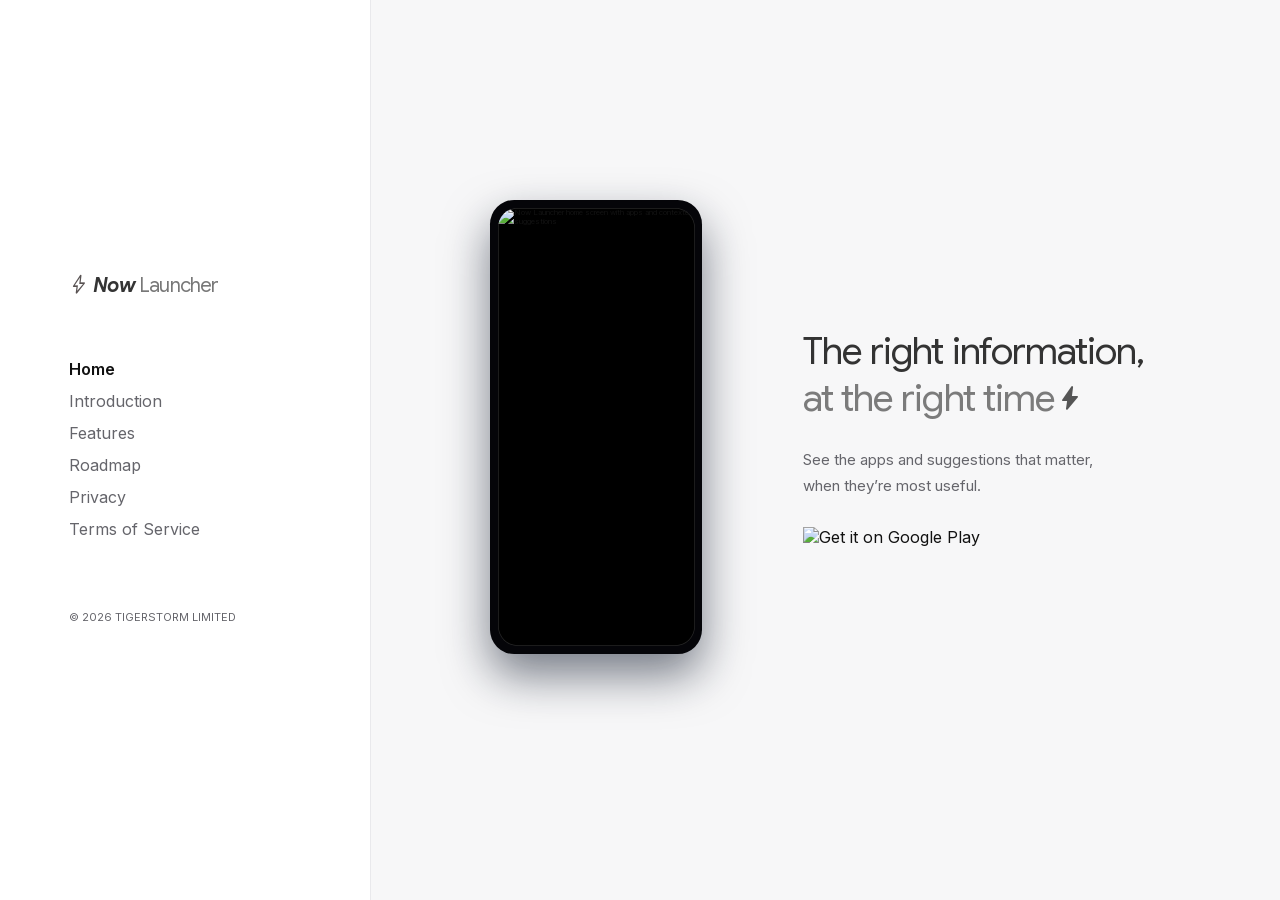
==== index.html @ a3cea62b "version: 1.3.0+255" ====
<!DOCTYPE html>
<html lang="en">

<head>
    <meta charset="UTF-8" />
    <meta name="viewport" content="width=device-width, initial-scale=1.0" />
    <title>Now Launcher</title>
    <link rel="icon" type="image/x-icon" href="/assets/favicon.ico">

    <link rel="stylesheet" href="/assets/fonts/fonts.css" />

    <style>
        :root {
            --bg: #f7f7f8;
            --text-main: #111111;
            --text-muted: #65656b;
            --border-subtle: #e9e9ec;
        }

        * {
            box-sizing: border-box;
            margin: 0;
            padding: 0;
        }

        body {
            font-family: "Inter", system-ui, -apple-system, BlinkMacSystemFont, "Segoe UI", sans-serif;
            background: var(--bg);
            color: var(--text-main);
        }

        a {
            color: inherit;
            text-decoration: none;
        }

        a:focus-visible,
        button:focus-visible {
            outline: 2px solid var(--text-main);
            outline-offset: 5px;
            border-radius: 2px;
        }

        .skip-link {
            position: fixed;
            top: 12px;
            left: 12px;
            padding: 12px 16px;
            background: #fff;
            transform: translateY(-160%);
            z-index: 10;
        }

        .skip-link:focus {
            transform: none;
        }

        .page {
            min-height: 100vh;
            min-height: 100svh;
            display: grid;
            grid-template-columns: 29% minmax(0, 1fr);
        }

        .site-sidebar {
            min-height: 100vh;
            min-height: 100svh;
            padding: 48px clamp(28px, 5.4vw, 104px);
            border-right: 1px solid var(--border-subtle);
            background: #fff;
            display: flex;
            flex-direction: column;
            justify-content: center;
        }

        .brand {
            display: inline-flex;
            align-items: center;
            gap: 4px;
            font-family: "Google Sans", system-ui, sans-serif;
            font-size: clamp(20px, 1.45vw, 26px);
            font-weight: 400;
            letter-spacing: -0.04em;
            white-space: nowrap;
        }

        .brand-now {
            color: #343434;
            font-weight: 700;
            font-style: italic;
        }

        .brand-launcher {
            color: #787878;
            font-weight: 400;
            font-style: normal;
        }

        .logo-icon {
            color: #585252;
            font-family: "Material Symbols Rounded";
            font-variation-settings: 'FILL' 0, 'wght' 400, 'GRAD' 0, 'opsz' 48;
            font-size: 1em;
            font-weight: 400;
            line-height: 1;
            letter-spacing: normal;
            display: inline-flex;
            align-items: center;
            justify-content: center;
            width: 1em;
            height: 1em;
            flex-shrink: 0;
        }

        .nav {
            margin-top: clamp(40px, 6vh, 68px);
        }

        .nav-links {
            display: flex;
            flex-direction: column;
            align-items: flex-start;
        }

        .nav-links a,
        .nav-placeholder {
            padding: 4px 0;
            font-size: 16px;
            line-height: 1.5;
            color: var(--text-muted);
        }

        .nav-links a:hover {
            color: var(--text-main);
            text-decoration: underline;
            text-underline-offset: 5px;
        }

        .nav-links a[aria-current="page"] {
            color: var(--text-main);
            font-weight: 600;
        }

        .nav-toggle {
            display: none;
        }

        .site-copyright {
            margin-top: clamp(44px, 7vh, 80px);
            color: var(--text-muted);
            font-size: 11px;
            line-height: 1.7;
        }


        .site-sidebar {
            position: sticky;
            top: 0;
            height: 100vh;
            height: 100svh;
            align-self: start;
            overflow-y: auto;
        }

        .nav-placeholder {
            cursor: default;
        }

        .nav-icon {
            font-family: "Material Symbols Rounded";
            font-variation-settings: 'FILL' 0, 'wght' 400, 'GRAD' 0, 'opsz' 24;
            font-size: 24px;
            font-weight: 400;
            line-height: 1;
            letter-spacing: normal;
            display: block;
            width: 24px;
            height: 24px;
        }

        main {
            min-width: 0;
            display: flex;
            align-items: center;
        }

        .hero {
            width: 100%;
            max-width: 1440px;
            margin-inline: auto;
            display: grid;
            grid-template-columns: minmax(0, 0.9fr) minmax(0, 1.1fr);
            align-items: center;
            gap: clamp(24px, 2.5vw, 56px);
            padding: 48px clamp(32px, 4vw, 80px);
        }

        .hero-text {
            grid-column: 2;
            grid-row: 1;
            min-width: 0;
            container-type: inline-size;
        }

        .hero-title {
            font-family: "Google Sans", system-ui, sans-serif;
            font-size: clamp(22px, 8.9cqi, 60px);
            font-weight: normal;
            font-synthesis: none;
            line-height: 1.25;
            letter-spacing: -0.025em;
            color: #333333;
            text-align: left;
            margin-bottom: 24px;
        }

        .hero-title-row {
            display: block;
            white-space: nowrap;
        }

        .hero-title-secondary {
            color: #7b7b7b;
        }

        .title-icon {
            font-family: "Material Symbols Rounded";
            font-variation-settings: 'FILL' 1, 'wght' 300, 'GRAD' 0, 'opsz' 48;
            font-weight: 300;
            display: inline-block;
            font-size: 0.8em;
            line-height: 1;
            letter-spacing: normal;
            vertical-align: -0.05em;
            color: #555555;
        }

        .hero-body {
            max-width: 36ch;
            font-size: clamp(15px, 1.05vw, 18px);
            line-height: 1.75;
            color: var(--text-muted);
            margin-bottom: 28px;
        }

        .play-badge-link {
            display: inline-block;
            vertical-align: top;
        }

        .play-badge {
            display: block;
            height: 44px;
            width: auto;
            max-width: 100%;
        }

        /* Size the screen to the screenshots; the bezel adds to the outer dimensions. */
        .hero-cards {
            grid-column: 1;
            grid-row: 1;
            width: 100%;
            max-width: min(400px, 40vh);
            justify-self: center;
            container-type: inline-size;
        }

        .phone-composition {
            font-size: calc(100cqi / 46);
            position: relative;
            height: 74em;
        }

        .device-mockup {
            position: absolute;
            top: 4em;
            left: 9em;
            width: 28em;
        }

        .device-shell {
            border-radius: 3.2em;
            padding: 1em;
            background: #050509;
            box-shadow: 0 2.8em 6em rgba(15, 23, 42, 0.55);
            display: flex;
            align-items: stretch;
        }

        .device-screen {
            position: relative;
            aspect-ratio: 1344 / 2992;
            min-width: 0;
            border-radius: 2.6em;
            overflow: hidden;
            background: #000;
            box-shadow: 0 0 0 0.1em rgba(255, 255, 255, 0.15) inset;
            flex: 1;
            display: flex;
            align-items: stretch;
        }

        .device-screen img {
            position: absolute;
            inset: 0;
            width: 100%;
            height: 100%;
            display: block;
            object-fit: contain;
        }

        .phone-slide--current {
            z-index: 1;
        }

        .phone-slide--next {
            z-index: 2;
            opacity: 0;
            transition: opacity 800ms ease;
        }

        .phone-slide--next.is-visible {
            opacity: 1;
        }

        @media (prefers-reduced-motion: reduce) {
            .phone-slide--next {
                transition: none;
            }
        }

        @media (max-width: 1199px) {
            .page {
                grid-template-columns: 24% minmax(0, 1fr);
            }

            .site-sidebar {
                padding-inline: 24px;
            }

            .brand {
                gap: 4px;
                font-size: 20px;
            }

            .hero {
                gap: 24px;
                padding-inline: 28px;
            }
        }

        @media (max-width: 900px) {
            .page {
                display: flex;
                flex-direction: column;
            }

            .site-sidebar {
                display: contents;
            }

            .sidebar-content {
                padding: 20px clamp(24px, 5vw, 40px);
                border-bottom: 1px solid var(--border-subtle);
                background: #fff;
                display: flex;
                align-items: center;
                justify-content: space-between;
                flex-wrap: wrap;
                gap: 12px;
            }

            .brand {
                font-size: 22px;
            }

            .nav {
                width: 100%;
                margin: 0;
            }

            .nav-links {
                padding-top: 8px;
            }

            .nav-links a {
                width: 100%;
            }

            .nav-ready .nav-toggle {
                display: inline-flex;
                align-items: center;
                justify-content: center;
                min-width: 56px;
                min-height: 44px;
                border: 0;
                background: transparent;
                color: var(--text-main);
                font: inherit;
                font-size: 14px;
                cursor: pointer;
            }

            .nav-ready .nav-links {
                display: none;
            }

            .nav-ready .nav-links.is-open {
                display: flex;
            }

            .nav-ready .nav:has(.nav-links:not(.is-open)) {
                display: none;
            }

            main {
                flex: 1;
            }

            .hero {
                grid-template-columns: minmax(0, 1fr);
                gap: 36px;
                padding: 48px clamp(24px, 6vw, 48px) 24px;
            }

            .hero-text {
                grid-column: 1;
                grid-row: 1;
                width: 100%;
                max-width: 540px;
                justify-self: center;
                text-align: center;
            }

            .hero-title {
                margin-bottom: 20px;
                text-align: center;
            }

            .hero-body {
                font-size: 16px;
                max-width: 46ch;
                margin-inline: auto;
                margin-bottom: 24px;
            }

            .hero-cards {
                grid-row: 2;
                max-width: 340px;
                width: calc(100% - 24px);
            }

            .site-copyright {
                order: 3;
                margin: 0;
                padding: 20px 24px 28px;
                text-align: center;
            }
        }

        @media (max-width: 480px) {
            .sidebar-content {
                padding: 16px 24px;
            }

            .brand {
                font-size: 20px;
                gap: 4px;
            }

            .hero {
                padding-top: 40px;
                gap: 32px;
            }

            .hero-cards {
                max-width: 300px;
            }
        }

        @media (max-width: 1199px) {
            .page {
                grid-template-columns: 24% minmax(0, 1fr);
            }

            .site-sidebar {
                padding-inline: 24px;
            }

            .brand {
                gap: 4px;
                font-size: 20px;
            }
        }

        @media (max-width: 900px) {
            .page {
                display: flex;
                flex-direction: column;
            }

            .site-sidebar {
                display: contents;
            }

            .sidebar-content {
                padding: 20px clamp(24px, 5vw, 40px);
                border-bottom: 1px solid var(--border-subtle);
                background: #fff;
                display: flex;
                align-items: center;
                justify-content: space-between;
                flex-wrap: wrap;
                gap: 12px;
            }

            .brand {
                font-size: 22px;
            }

            .nav {
                width: 100%;
                margin: 0;
            }

            .nav-links {
                padding-top: 8px;
            }

            .nav-links a,
            .nav-placeholder {
                width: 100%;
            }

            .nav-ready .nav-toggle {
                display: inline-flex;
                align-items: center;
                justify-content: center;
                min-width: 44px;
                min-height: 44px;
                border: 0;
                background: transparent;
                color: var(--text-main);
                font: inherit;
                cursor: pointer;
            }

            .nav-ready .nav-links {
                display: none;
            }

            .nav-ready .nav-links.is-open {
                display: flex;
            }

            .nav-ready .nav:has(.nav-links:not(.is-open)) {
                display: none;
            }

            main {
                flex: 1;
            }

            .site-copyright {
                order: 3;
                margin: 0;
                padding: 20px 24px 28px;
                text-align: center;
            }
        }

        @media (max-width: 480px) {
            .sidebar-content {
                padding: 16px 24px;
            }

            .brand {
                font-size: 20px;
                gap: 4px;
            }
        }
    </style>
</head>

<body>
    <a class="skip-link" href="#main">Skip to content</a>
    <div class="page">
        <aside class="site-sidebar" aria-label="Site navigation">
            <div class="sidebar-content">
                <a class="brand" href="/" aria-label="Now Launcher home">
                    <span class="logo-icon" aria-hidden="true">bolt</span>
                    <span><span class="brand-now">Now</span> <span class="brand-launcher">Launcher</span></span>
                </a>
                <button class="nav-toggle" type="button" aria-controls="primary-links" aria-expanded="false"
                    aria-label="Open navigation"><span class="nav-icon" aria-hidden="true">menu</span></button>
                <nav class="nav" aria-label="Primary navigation">
                    <div class="nav-links" id="primary-links">
                        <a href="/" aria-current="page">Home</a>
                        <a href="/introduction">Introduction</a>
                        <a href="/features">Features</a>
                        <a href="/roadmap">Roadmap</a>
                        <a href="/privacy">Privacy</a>
                        <a href="/terms">Terms of Service</a>
                    </div>
                </nav>
            </div>
            <footer class="site-copyright">© <span id="year">2026</span> TIGERSTORM LIMITED</footer>
        </aside>

        <main id="main" tabindex="-1">
            <section class="hero" id="overview" aria-labelledby="hero-heading">
                <div class="hero-text">
                    <h1 class="hero-title" id="hero-heading"><span class="hero-title-row">The right information,</span>
                        <span class="hero-title-row hero-title-secondary">at the right time<span class="title-icon"
                                aria-hidden="true">bolt</span></span></h1>
                    <p class="hero-body">See the apps and suggestions that matter, when they’re most useful.</p>
                    <a href="https://play.google.com/store/apps/details?id=com.tigerstorm.home" class="play-badge-link">
                        <img src="/assets/play_badge.svg" alt="Get it on Google Play" class="play-badge" />
                    </a>
                </div>

                <div class="hero-cards">
                    <div class="phone-composition">
                        <div class="device-mockup">
                            <div class="device-shell">
                                <div class="device-screen" id="hero-slideshow">
                                    <img class="phone-slide--current" src="/assets/home/Screenshot_20260927-161901.png"
                                        alt="Now Launcher home screen with apps and contextual suggestions"
                                        fetchpriority="high" />
                                    <img class="phone-slide--next" alt="" aria-hidden="true" />
                                </div>
                            </div>
                        </div>
                    </div>
                </div>
            </section>
        </main>
    </div>

    <script>
        document.getElementById('year').textContent = new Date().getFullYear();
        const toggle = document.querySelector('.nav-toggle');
        const links = document.getElementById('primary-links');
        const mobile = window.matchMedia('(max-width: 900px)');
        document.documentElement.classList.add('nav-ready');

        function setNavigation(open) {
            links.classList.toggle('is-open', open);
            toggle.setAttribute('aria-expanded', String(open));
            toggle.setAttribute('aria-label', open ? 'Close navigation' : 'Open navigation');
            toggle.querySelector('.nav-icon').textContent = open ? 'close' : 'menu';
        }

        toggle.addEventListener('click', () => setNavigation(toggle.getAttribute('aria-expanded') !== 'true'));
        links.addEventListener('click', event => {
            if (event.target.closest('a')) setNavigation(false);
        });
        document.addEventListener('keydown', event => {
            if (event.key === 'Escape' && toggle.getAttribute('aria-expanded') === 'true') {
                setNavigation(false);
                toggle.focus();
            }
        });
        mobile.addEventListener('change', () => {
            if (mobile.matches && links.contains(document.activeElement)) toggle.focus();
            if (!mobile.matches && document.activeElement === toggle) links.querySelector('a').focus();
            setNavigation(false);
        });
    </script>


    <script>
        (async function initialiseHeroSlideshow() {
            const screen = document.getElementById('hero-slideshow');
            const current = screen.querySelector('.phone-slide--current');
            const next = screen.querySelector('.phone-slide--next');
            const reducedMotion = window.matchMedia('(prefers-reduced-motion: reduce)');
            const imageDirectory = new URL('/assets/home/', window.location.origin);
            const pauseMs = 4000;
            const fadeMs = 800;
            // Add more PNG filenames here; they are loaded from /assets/home/.
            const imageFiles = [
                'Screenshot_20260927-161901.png',
                'Screenshot_20260927-173521.png',
                'Screenshot_20260927-161901.png',
                'Screenshot_20260927-173521.png',
                'Screenshot_20261004-211753.png',
                'Screenshot_20261004-212236.png',
                'Screenshot_20261004-212333.png',
                'Screenshot_20261004-212416.png',
                'Screenshot_20261004-212441.png',
                'Screenshot_20261004-212514.png', 
                'Screenshot_20261004-212538.png',
                'Screenshot_20261004-212545.png',
                'Screenshot_20261004-212709.png',
                'Screenshot_20261004-212739.png'

            ];
            const images = imageFiles.map(name => new URL(encodeURIComponent(name), imageDirectory).href);
            let queue = [];
            let lastShown = current.src;
            const failedImages = new Set();
            const wait = ms => new Promise(resolve => window.setTimeout(resolve, ms));

            function takeNextImage() {
                if (!queue.length) {
                    queue = images.filter(url => !failedImages.has(url));
                    for (let i = queue.length - 1; i > 0; i--) {
                        const j = Math.floor(Math.random() * (i + 1));
                        [queue[i], queue[j]] = [queue[j], queue[i]];
                    }
                    // Each image appears once per round; avoid a repeat between rounds.
                    if (queue.length > 1 && queue[0] === lastShown) {
                        [queue[0], queue[1]] = [queue[1], queue[0]];
                    }
                }
                return queue.shift();
            }

            function preloadImage(url) {
                return new Promise((resolve, reject) => {
                    const image = new Image();
                    const timeout = window.setTimeout(() => {
                        image.onload = image.onerror = null;
                        reject(new Error('Image loading timed out'));
                    }, 15000);
                    image.onload = () => {
                        window.clearTimeout(timeout);
                        resolve(image);
                    };
                    image.onerror = () => {
                        window.clearTimeout(timeout);
                        reject(new Error('Image could not be loaded'));
                    };
                    image.src = url;
                });
            }

            async function waitUntilVisible() {
                while (document.hidden) {
                    await new Promise(resolve => document.addEventListener('visibilitychange', resolve, { once: true }));
                }
            }

            // Respect reduced motion by keeping the first screenshot still.
            while (!reducedMotion.matches) {
                const url = takeNextImage();
                if (!url || url === lastShown) break;
                try {
                    // Only preload the next screenshot, keeping the initial page lightweight.
                    await preloadImage(url);
                    next.src = url;
                    await next.decode();
                } catch {
                    failedImages.add(url);
                    continue;
                }
                await wait(pauseMs);
                await waitUntilVisible();
                if (reducedMotion.matches) break;

                // Keep the outgoing image opaque while the incoming image fades over it.
                next.classList.add('is-visible');
                await wait(fadeMs);
                current.src = url;
                await current.decode();
                lastShown = url;
                next.style.transition = 'none';
                next.classList.remove('is-visible');
                void next.offsetWidth;
                next.style.removeProperty('transition');
            }
        })();
    </script>
</body>

</html>
---- assets/fonts/fonts.css ----
/* Locally hosted, unmodified Google Fonts subsets. See sources.json and licences. */
/* latin-ext */
@font-face {
  font-family: 'Google Sans';
  font-style: italic;
  font-weight: 700;
  font-display: swap;
  src: url(/assets/fonts/4Ua9rENHsxJlGDuGo1OIlL3L2JB874GPhFI9_IqmuRqGpjeaLi42kO8QvnQOs5beU3yksanMY6YmlyXKFgg8X4vcM_-T.woff2) format('woff2');
  unicode-range: U+0100-02BA, U+02BD-02C5, U+02C7-02CC, U+02CE-02D7, U+02DD-02FF, U+0304, U+0308, U+0329, U+1D00-1DBF, U+1E00-1E9F, U+1EF2-1EFF, U+2020, U+20A0-20AB, U+20AD-20C4, U+2113, U+2C60-2C7F, U+A720-A7FF;
}
/* latin */
@font-face {
  font-family: 'Google Sans';
  font-style: italic;
  font-weight: 700;
  font-display: swap;
  src: url(/assets/fonts/4Ua9rENHsxJlGDuGo1OIlL3L2JB874GPhFI9_IqmuRqGpjeaLi42kO8QvnQOs5beU3yksanMY6YmlyvKFgg8X4vcMw.woff2) format('woff2');
  unicode-range: U+0000-00FF, U+0131, U+0152-0153, U+02BB-02BC, U+02C6, U+02DA, U+02DC, U+0304, U+0308, U+0329, U+2000-206F, U+20AC, U+2122, U+2191, U+2193, U+2212, U+2215, U+FEFF, U+FFFD;
}
/* latin-ext */
@font-face {
  font-family: 'Google Sans';
  font-style: normal;
  font-weight: 400;
  font-display: swap;
  src: url(/assets/fonts/4Ua_rENHsxJlGDuGo1OIlJfC6l_24rlCK1Yo_Iqcsih3SAyH6cAwhX9RFD48TE63OOYKtrwEIJlrpynAFyo4R4r0Mw.woff2) format('woff2');
  unicode-range: U+0100-02BA, U+02BD-02C5, U+02C7-02CC, U+02CE-02D7, U+02DD-02FF, U+0304, U+0308, U+0329, U+1D00-1DBF, U+1E00-1E9F, U+1EF2-1EFF, U+2020, U+20A0-20AB, U+20AD-20C4, U+2113, U+2C60-2C7F, U+A720-A7FF;
}
/* latin */
@font-face {
  font-family: 'Google Sans';
  font-style: normal;
  font-weight: 400;
  font-display: swap;
  src: url(/assets/fonts/4Ua_rENHsxJlGDuGo1OIlJfC6l_24rlCK1Yo_Iqcsih3SAyH6cAwhX9RFD48TE63OOYKtrwEIJllpynAFyo4R4o.woff2) format('woff2');
  unicode-range: U+0000-00FF, U+0131, U+0152-0153, U+02BB-02BC, U+02C6, U+02DA, U+02DC, U+0304, U+0308, U+0329, U+2000-206F, U+20AC, U+2122, U+2191, U+2193, U+2212, U+2215, U+FEFF, U+FFFD;
}
/* latin-ext */
@font-face {
  font-family: 'Inter';
  font-style: normal;
  font-weight: 400;
  font-display: swap;
  src: url(/assets/fonts/UcC73FwrK3iLTeHuS_nVMrMxCp50SjIa25L7W0Q5n-wU.woff2) format('woff2');
  unicode-range: U+0100-02BA, U+02BD-02C5, U+02C7-02CC, U+02CE-02D7, U+02DD-02FF, U+0304, U+0308, U+0329, U+1D00-1DBF, U+1E00-1E9F, U+1EF2-1EFF, U+2020, U+20A0-20AB, U+20AD-20C4, U+2113, U+2C60-2C7F, U+A720-A7FF;
}
/* latin */
@font-face {
  font-family: 'Inter';
  font-style: normal;
  font-weight: 400;
  font-display: swap;
  src: url(/assets/fonts/UcC73FwrK3iLTeHuS_nVMrMxCp50SjIa1ZL7W0Q5nw.woff2) format('woff2');
  unicode-range: U+0000-00FF, U+0131, U+0152-0153, U+02BB-02BC, U+02C6, U+02DA, U+02DC, U+0304, U+0308, U+0329, U+2000-206F, U+20AC, U+2122, U+2191, U+2193, U+2212, U+2215, U+FEFF, U+FFFD;
}
/* latin-ext */
@font-face {
  font-family: 'Inter';
  font-style: normal;
  font-weight: 500;
  font-display: swap;
  src: url(/assets/fonts/UcC73FwrK3iLTeHuS_nVMrMxCp50SjIa25L7W0Q5n-wU.woff2) format('woff2');
  unicode-range: U+0100-02BA, U+02BD-02C5, U+02C7-02CC, U+02CE-02D7, U+02DD-02FF, U+0304, U+0308, U+0329, U+1D00-1DBF, U+1E00-1E9F, U+1EF2-1EFF, U+2020, U+20A0-20AB, U+20AD-20C4, U+2113, U+2C60-2C7F, U+A720-A7FF;
}
/* latin */
@font-face {
  font-family: 'Inter';
  font-style: normal;
  font-weight: 500;
  font-display: swap;
  src: url(/assets/fonts/UcC73FwrK3iLTeHuS_nVMrMxCp50SjIa1ZL7W0Q5nw.woff2) format('woff2');
  unicode-range: U+0000-00FF, U+0131, U+0152-0153, U+02BB-02BC, U+02C6, U+02DA, U+02DC, U+0304, U+0308, U+0329, U+2000-206F, U+20AC, U+2122, U+2191, U+2193, U+2212, U+2215, U+FEFF, U+FFFD;
}
/* latin-ext */
@font-face {
  font-family: 'Inter';
  font-style: normal;
  font-weight: 600;
  font-display: swap;
  src: url(/assets/fonts/UcC73FwrK3iLTeHuS_nVMrMxCp50SjIa25L7W0Q5n-wU.woff2) format('woff2');
  unicode-range: U+0100-02BA, U+02BD-02C5, U+02C7-02CC, U+02CE-02D7, U+02DD-02FF, U+0304, U+0308, U+0329, U+1D00-1DBF, U+1E00-1E9F, U+1EF2-1EFF, U+2020, U+20A0-20AB, U+20AD-20C4, U+2113, U+2C60-2C7F, U+A720-A7FF;
}
/* latin */
@font-face {
  font-family: 'Inter';
  font-style: normal;
  font-weight: 600;
  font-display: swap;
  src: url(/assets/fonts/UcC73FwrK3iLTeHuS_nVMrMxCp50SjIa1ZL7W0Q5nw.woff2) format('woff2');
  unicode-range: U+0000-00FF, U+0131, U+0152-0153, U+02BB-02BC, U+02C6, U+02DA, U+02DC, U+0304, U+0308, U+0329, U+2000-206F, U+20AC, U+2122, U+2191, U+2193, U+2212, U+2215, U+FEFF, U+FFFD;
}
/* fallback */
@font-face {
  font-family: 'Material Symbols Rounded';
  font-style: normal;
  font-weight: 100 700;
  font-display: swap;
  src: url(/assets/fonts/sykg-zNym6YjUruM-QrEh7-nyTnjDwKNJ_190FjzaqkNCeE.woff2) format('woff2');
}
.material-symbols-rounded {
  font-family: 'Material Symbols Rounded';
  font-weight: normal;
  font-style: normal;
  font-size: 24px;
  line-height: 1;
  letter-spacing: normal;
  text-transform: none;
  display: inline-block;
  white-space: nowrap;
  word-wrap: normal;
  direction: ltr;
  -webkit-font-feature-settings: 'liga';
  -webkit-font-smoothing: antialiased;
}
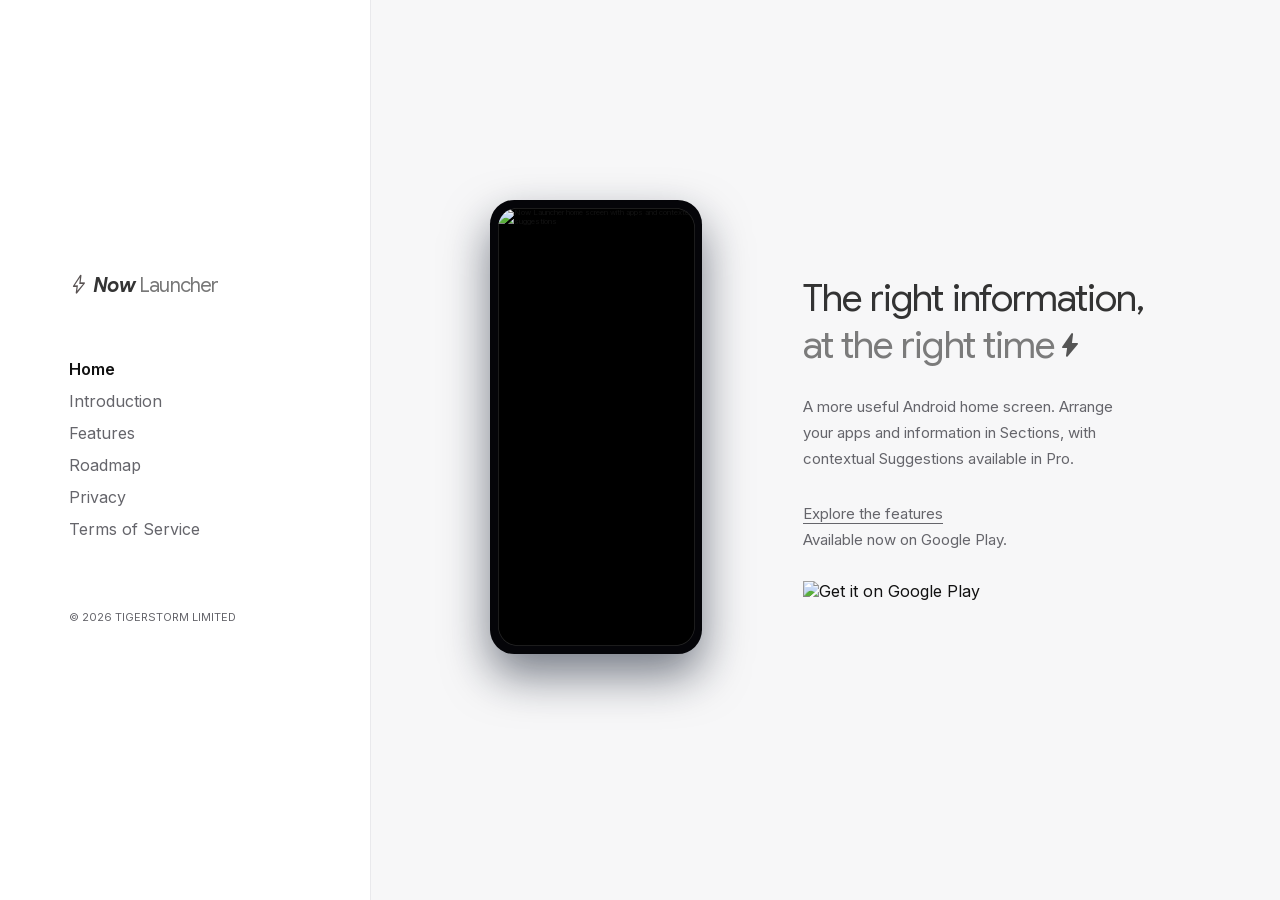
==== commit 13d214b9: "version: 1.5.0+286" ====
--- a/index.html
+++ b/index.html
@@ -4,7 +4,13 @@
 <head>
     <meta charset="UTF-8" />
     <meta name="viewport" content="width=device-width, initial-scale=1.0" />
-    <title>Now Launcher</title>
+    <title>Now Launcher — A more useful Android home screen</title>
+    <meta name="description" content="Organise your Android home screen with Sections, find your apps and choose how you search. Add contextual Suggestions with Now Launcher Pro." />
+    <link rel="canonical" href="https://nowlauncher.app/" />
+    <meta property="og:title" content="Now Launcher — A more useful Android home screen" />
+    <meta property="og:description" content="Your apps and information in one place. Arrange Sections your way, or add contextual Suggestions with Pro." />
+    <meta property="og:url" content="https://nowlauncher.app/" />
+    <meta property="og:type" content="website" />
     <link rel="icon" type="image/x-icon" href="/assets/favicon.ico">
 
     <link rel="stylesheet" href="/assets/fonts/fonts.css" />
@@ -613,7 +619,10 @@
                     <h1 class="hero-title" id="hero-heading"><span class="hero-title-row">The right information,</span>
                         <span class="hero-title-row hero-title-secondary">at the right time<span class="title-icon"
                                 aria-hidden="true">bolt</span></span></h1>
-                    <p class="hero-body">See the apps and suggestions that matter, when they’re most useful.</p>
+                    <p class="hero-body">A more useful Android home screen. Arrange your apps and information in Sections,
+                        with contextual Suggestions available in Pro.</p>
+                    <p class="hero-body"><a href="/features/" style="text-decoration: underline; text-underline-offset: 4px;">Explore the features</a><br />
+                        Available now on Google Play.</p>
                     <a href="https://play.google.com/store/apps/details?id=com.tigerstorm.home" class="play-badge-link">
                         <img src="/assets/play_badge.svg" alt="Get it on Google Play" class="play-badge" />
                     </a>
@@ -682,8 +691,6 @@
             const imageFiles = [
                 'Screenshot_20260927-161901.png',
                 'Screenshot_20260927-173521.png',
-                'Screenshot_20260927-161901.png',
-                'Screenshot_20260927-173521.png',
                 'Screenshot_20261004-211753.png',
                 'Screenshot_20261004-212236.png',
                 'Screenshot_20261004-212333.png',
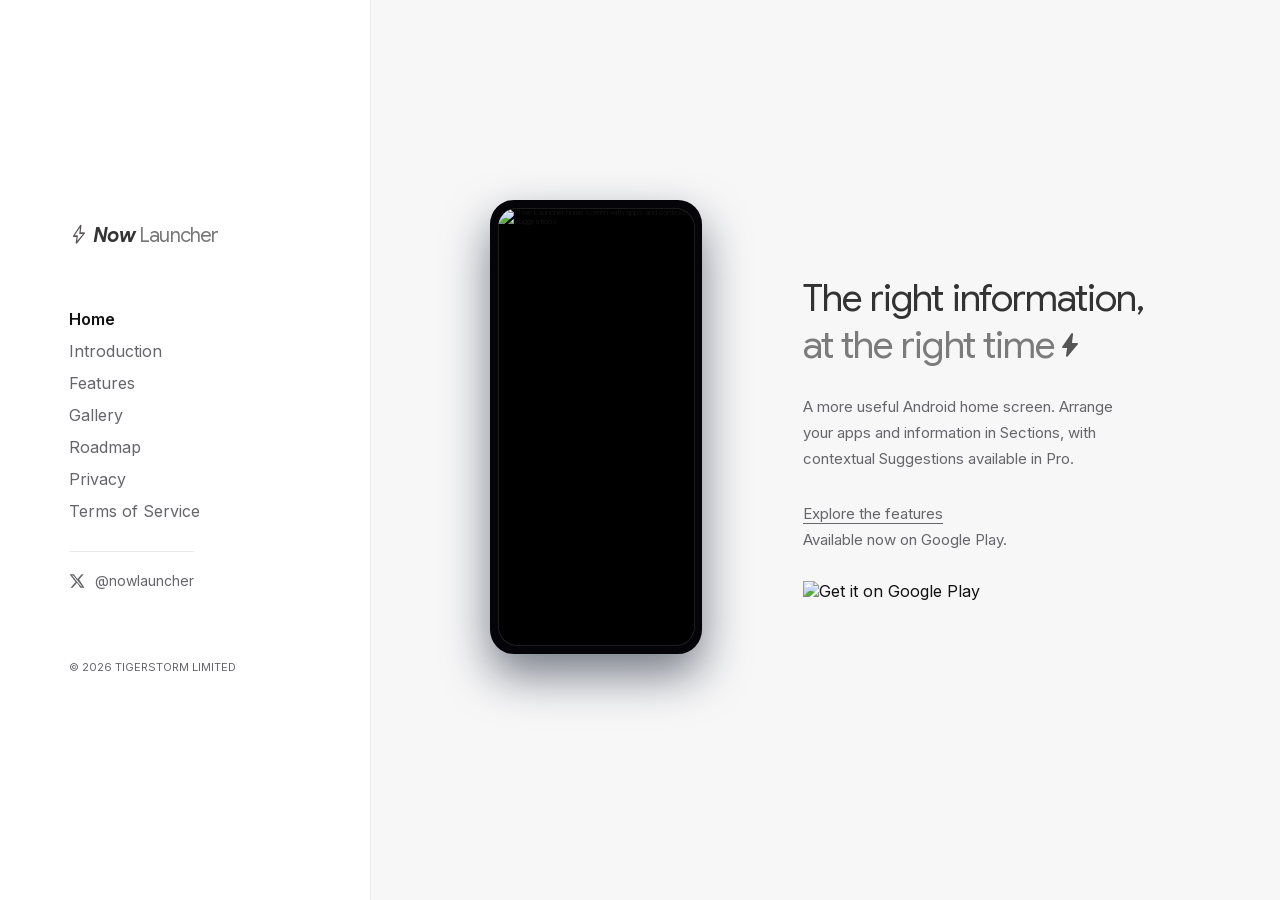
==== commit 754ddf31: "version: 1.5.0+288" ====
--- a/index.html
+++ b/index.html
@@ -586,6 +586,7 @@
             }
         }
     </style>
+    <link rel="stylesheet" href="/assets/site-navigation.css" />
 </head>
 
 <body>
@@ -604,9 +605,11 @@
                         <a href="/" aria-current="page">Home</a>
                         <a href="/introduction">Introduction</a>
                         <a href="/features">Features</a>
+                        <a href="/gallery/">Gallery</a>
                         <a href="/roadmap">Roadmap</a>
                         <a href="/privacy">Privacy</a>
                         <a href="/terms">Terms of Service</a>
+                        <a class="nav-social" href="https://x.com/nowlauncher" target="_blank" rel="noopener noreferrer" aria-label="Now Launcher on X (opens in a new tab)"><svg viewBox="0 0 24 24" fill="currentColor" aria-hidden="true"><path d="M18.9 2H22l-6.8 7.8L23.2 22h-6.3L12 14.6 5.5 22H2.3l7.5-8.6L.8 2h6.5l5.4 7.1L18.9 2Zm-1.1 18h1.7L6.4 3.9H4.6L17.8 20Z"/></svg><span>@nowlauncher</span></a>
                     </div>
                 </nav>
             </div>
--- a/assets/site-navigation.css
+++ b/assets/site-navigation.css
@@ -0,0 +1,11 @@
+/* Shared additions to the existing site navigation. */
+.nav-links .nav-social {
+    display: inline-flex;
+    align-items: center;
+    gap: 10px;
+    margin-top: 24px;
+    padding-top: 18px;
+    border-top: 1px solid var(--border-subtle, #e9e9ec);
+    font-size: 14px;
+}
+.nav-social svg { width: 16px; height: 16px; flex-shrink: 0; }
